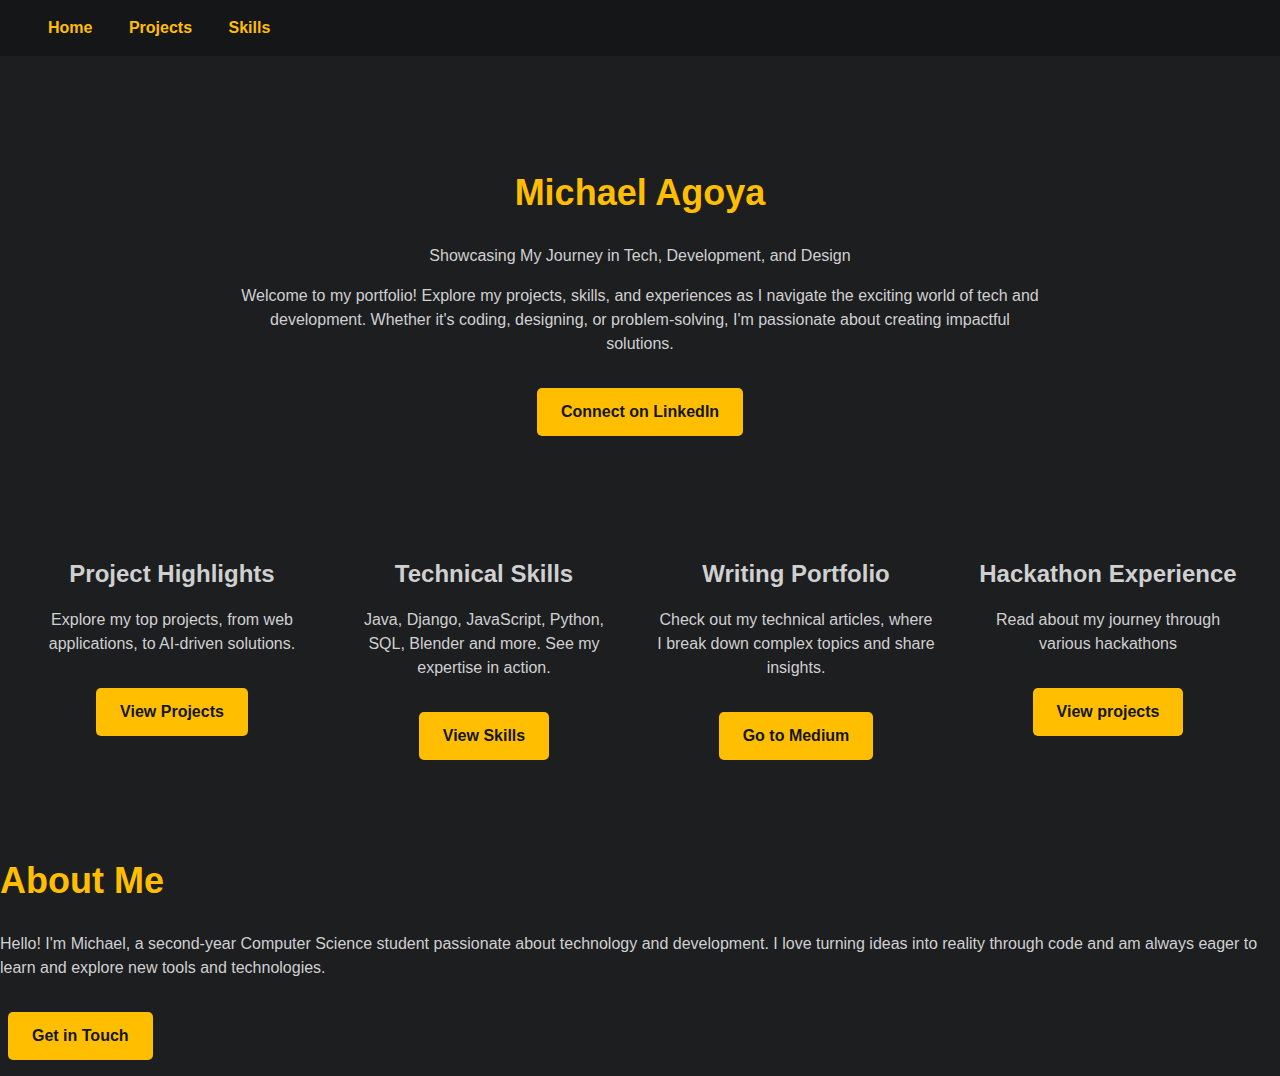
==== index.html @ 84e668ad "deleted about me link" ====
<!DOCTYPE html>
<html lang="en">

<head>
	<meta charset="UTF-8">
	<meta name="viewport" content="width=device-width, initial-scale=1.0">
	<title>Michael Agoya</title>

	<!-- CSS -->
	<link rel="stylesheet" href="styles/main.css">
</head>

<body>
	<!-- Navbar -->
	<nav class="navbar">
		<div>
			<a href="index.html">Home</a>
			<a href="projects.html">Projects</a>
			<a href="skills.html">Skills</a>

		</div>
	</nav>

	<!-- Home Section -->
	<section id="feature">
		<div id="content">
			<header>
				<h2>Michael Agoya</h2>
				<p class="large">Showcasing My Journey in Tech, Development, and Design</p>
				<p>Welcome to my portfolio! Explore my projects, skills, and experiences as I navigate the exciting world of tech and development. Whether it's coding, designing, or problem-solving, I'm passionate about creating impactful solutions.</p>
			</header>
			<a href="https://linkedin.com/in/mikeagoya" class="cta">Connect on LinkedIn</a>
		</div>

		<div id="grid">
			<div>
				<h3>Project Highlights</h3>
				<p>Explore my top projects, from web applications, to AI-driven solutions.</p>
				<a href="projects.html" class="page-btn">View Projects</a>
			</div>
			<div>
				<h3>Technical Skills</h3>
				<p>Java, Django, JavaScript, Python, SQL, Blender and more. See my expertise in action.</p>
				<a href="skills.html" class="page-btn">View Skills</a>
			</div>
			<div>
				<h3>Writing Portfolio</h3>
				<p>Check out my technical articles, where I break down complex topics and share insights.</p>
				<a href="https://medium.com/@agoyamike" class="page-btn">Go to Medium</a>
			</div>
			<div>
				<h3>Hackathon Experience</h3>
				<p>Read about my journey through various hackathons</p>
				<a href="projects.html" class="page-btn">View projects</a>
			</div>
		</div>
	</section>

	<!-- About Me Section -->
	<section id="about">
		<header>
			<h2>About Me</h2>
			<p>Hello! I'm Michael, a second-year Computer Science student passionate about technology and development. I love turning ideas into reality through code and am always eager to learn and explore new tools and technologies.</p>
			<a href="mailto:agoyamike@gmail.com" class="cta">Get in Touch</a>
		</header>
	</section>
</body>

</html>
---- styles/main.css ----
:root {
  --primary-color: #FFBF00; /* Bright orange color */
  --hover-color: #E0AC00;   /* Hover color */
  --text-color: #D0D0D1;    /* Text color */
  --background-color: #1D1E20; /* Background color */
  --navbar-bg: #151618;     /* Navbar background */
  --button-text-color: #151618; /* Text color for buttons */
}

/* Global Styles */
body {
  color: var(--text-color);
  margin: 0;
  background-color: var(--background-color);
  font-family: 'Figtree', sans-serif;
  line-height: 1.5;
}

/* Navbar */
.navbar {
  background-color: var(--navbar-bg);
  padding: 1rem 2rem; 
  display: flex;
  justify-content: space-between;
  align-items: center;
}

.navbar a {
  color: var(--primary-color);
  text-decoration: none;
  margin: 0 1rem;
  font-weight: bold;
  font-size: 1rem;
  transition: color 0.3s ease; 
}

.navbar a:hover {
  color: var(--hover-color);
}

/* General Section Styles */
#feature {
  padding: 3rem 2rem;
  text-align: center;
}

#content {
  max-width: 800px;
  margin: 0 auto;
  padding: 2rem;
}

/* Grid Styles */
#grid {
  display: grid;
  grid-template-columns: repeat(auto-fit, minmax(250px, 1fr));
  gap: 2rem;
  margin-top: 3rem; 
}

/* Headings */
h2 {
  font-size: 2.25rem;
  color: var(--primary-color);
  margin-bottom: 1.5rem; 
}

h3 {
  font-size: 1.5rem; 
  color: var(--text-color);
  margin-bottom: 1rem;
}

/* Buttons */
.page-btn,
.cta {
  background-color: var(--primary-color);
  color: var(--button-text-color);
  font-size: 1rem;
  padding: 0.75rem 1.5rem;
  border-radius: 5px;
  text-decoration: none;
  font-weight: bold;
  display: inline-block;
  transition: background-color 0.3s ease;
  margin: 1rem 0.5rem;
}

.page-btn:hover,
.cta:hover {
  background-color: var(--hover-color);
}

/* Project Section */
.project-card {
  background-color: var(--navbar-bg);
  padding: 1.5rem;
  border-radius: 8px;
  text-align: center;
  box-shadow: 0 0 15px rgba(0, 0, 0, 0.2);
  transition: transform 0.2s ease, box-shadow 0.3s ease;
}

.project-card:hover {
  transform: translateY(-5px); 
  box-shadow: 0 0 25px rgba(0, 0, 0, 0.3); 
}

/* Buttons in Projects */
.project-buttons {
  display: flex;
  justify-content: center;
  gap: 1rem;
  margin-top: 1rem;
}


/* Grid Styles for Skills Section */
#skills-grid {
  display: grid;
  grid-template-columns: repeat(auto-fit, minmax(250px, 1fr)); /* Dynamic columns */
  gap: 2rem;
  padding: 2rem 1rem; /* Add some padding around the grid */
}
#projects-grid {
  display: grid;
  grid-template-columns: repeat(auto-fit, minmax(250px, 1fr)); /* Dynamic columns */
  gap: 2rem;
  padding: 2rem 1rem; /* Add some padding around the grid */
}

/* Skills Card Style */
.skills-card {
  background-color: var(--navbar-bg);
  padding: 1.5rem;
  border-radius: 8px;
  box-shadow: 0 0 15px rgba(0, 0, 0, 0.2);
  transition: transform 0.2s ease, box-shadow 0.3s ease;
  text-align: left;
}

.skills-card:hover {
  transform: translateY(-5px);
  box-shadow: 0 0 25px rgba(0, 0, 0, 0.3);
}

.skills-card h3 {
  font-size: 1.4rem;
  margin-bottom: 1rem;
  color: var(--primary-color);
}

.skills-card ul {
  list-style-type: none;
  padding: 0;
  margin: 0;
}

.skills-card li {
  margin-bottom: 0.5rem;
  color: var(--text-color);
  font-size: 1rem;
}


.resume-section {
  display: flex;
  justify-content: center; /* Centers the button horizontally */
  align-items: center;     /* Centers the button vertically (optional) */
          /* Make the container take up the full height of the viewport (optional) */
}
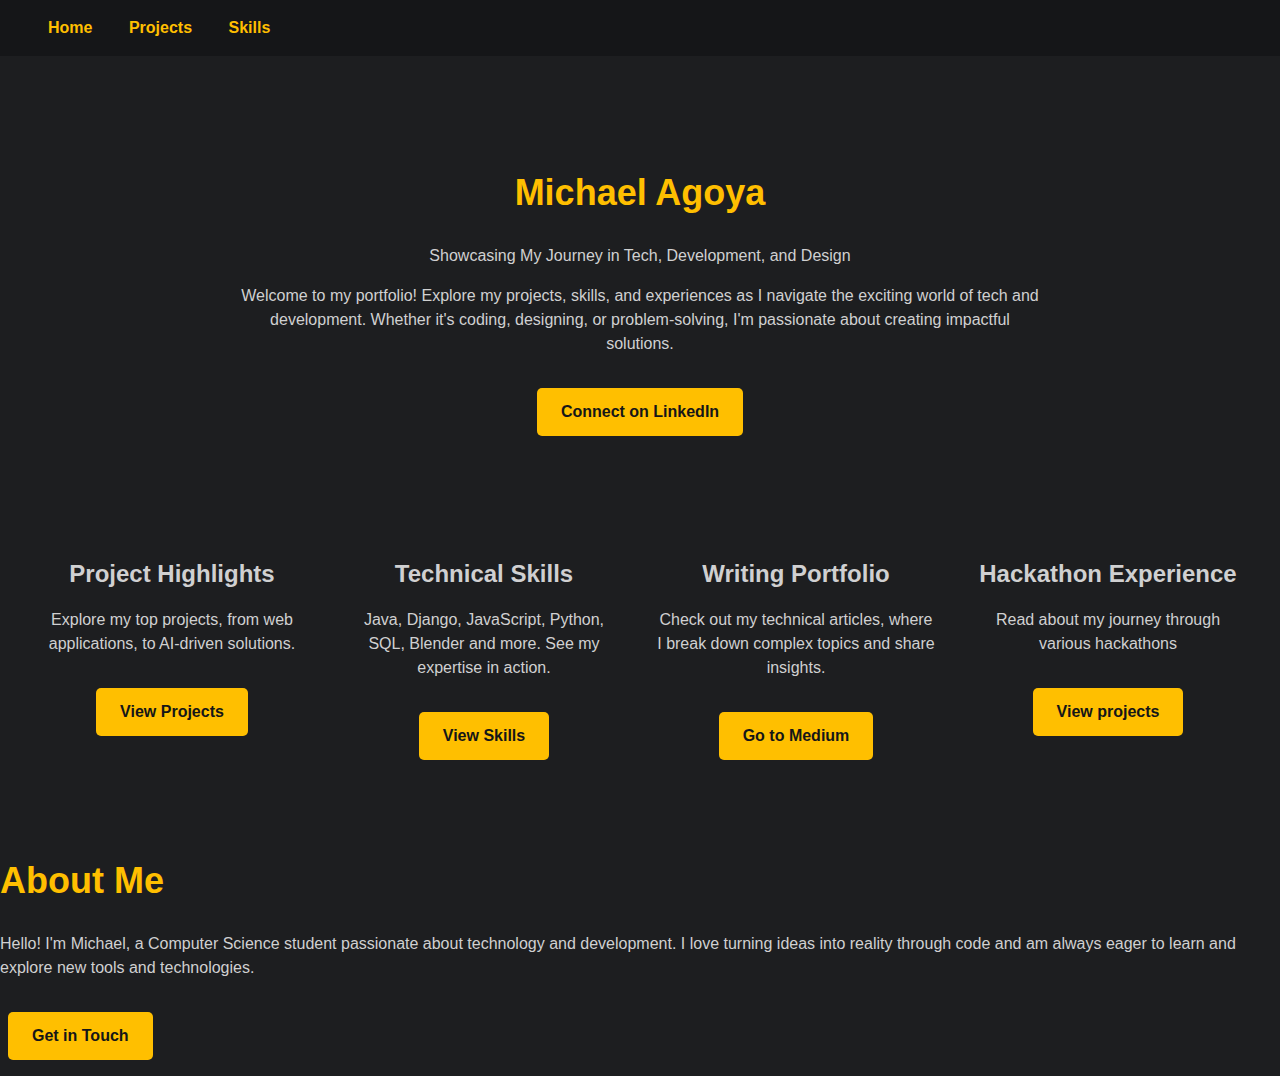
==== commit 45024c7d: "Edited stuff around" ====
--- a/index.html
+++ b/index.html
@@ -17,7 +17,6 @@
 			<a href="index.html">Home</a>
 			<a href="projects.html">Projects</a>
 			<a href="skills.html">Skills</a>
-
 		</div>
 	</nav>
 
@@ -60,7 +59,7 @@
 	<section id="about">
 		<header>
 			<h2>About Me</h2>
-			<p>Hello! I'm Michael, a second-year Computer Science student passionate about technology and development. I love turning ideas into reality through code and am always eager to learn and explore new tools and technologies.</p>
+			<p>Hello! I'm Michael, a Computer Science student passionate about technology and development. I love turning ideas into reality through code and am always eager to learn and explore new tools and technologies.</p>
 			<a href="mailto:agoyamike@gmail.com" class="cta">Get in Touch</a>
 		</header>
 	</section>
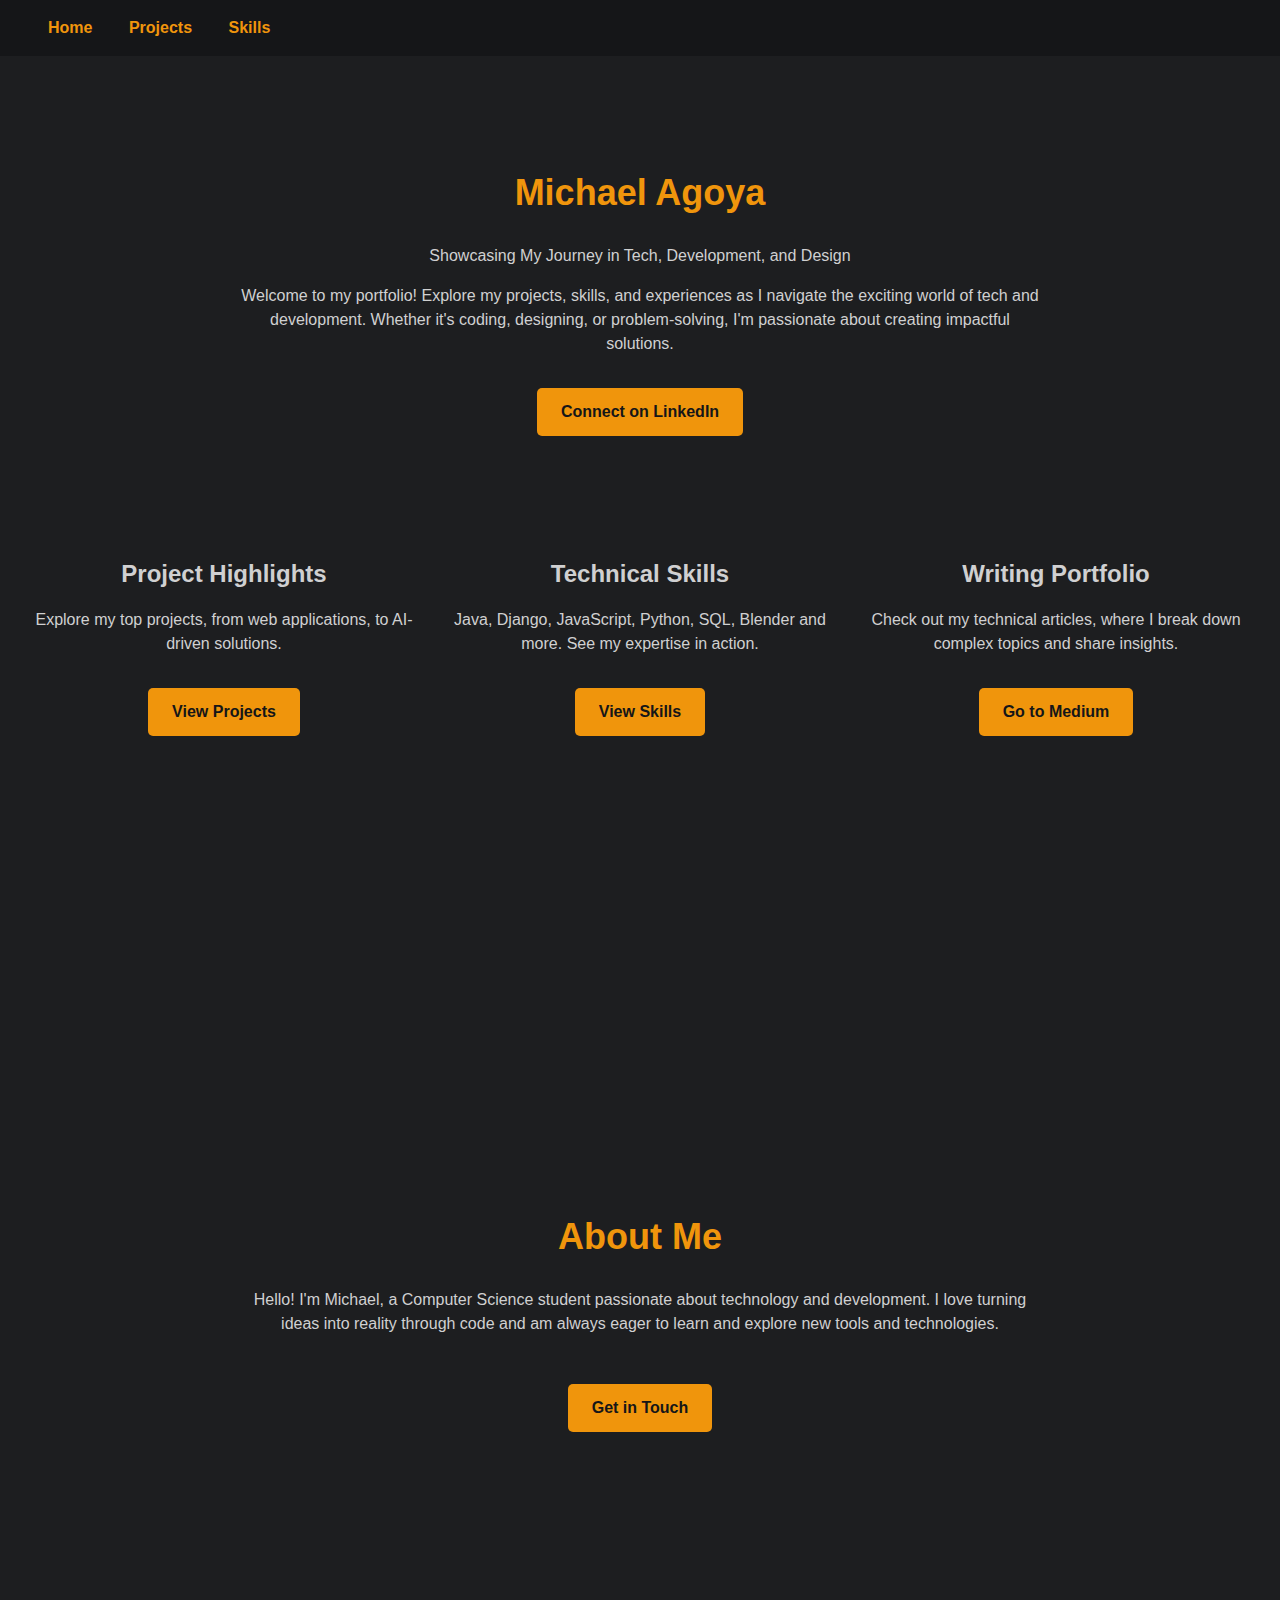
==== commit 1a35c4f5: "took out hackathon experience, edited curve" ====
--- a/index.html
+++ b/index.html
@@ -47,11 +47,7 @@
 				<p>Check out my technical articles, where I break down complex topics and share insights.</p>
 				<a href="https://medium.com/@agoyamike" class="page-btn">Go to Medium</a>
 			</div>
-			<div>
-				<h3>Hackathon Experience</h3>
-				<p>Read about my journey through various hackathons</p>
-				<a href="projects.html" class="page-btn">View projects</a>
-			</div>
+			
 		</div>
 	</section>
 
--- a/styles/main.css
+++ b/styles/main.css
@@ -1,10 +1,16 @@
 :root {
-  --primary-color: #FFBF00; /* Bright orange color */
-  --hover-color: #E0AC00;   /* Hover color */
-  --text-color: #D0D0D1;    /* Text color */
-  --background-color: #1D1E20; /* Background color */
-  --navbar-bg: #151618;     /* Navbar background */
-  --button-text-color: #151618; /* Text color for buttons */
+  --primary-color: rgb(240, 149, 12);
+  /* Bright orange color */
+  --hover-color: #E0AC00;
+  /* Hover color */
+  --text-color: #D0D0D1;
+  /* Text color */
+  --background-color: #1D1E20;
+  /* Background color */
+  --navbar-bg: #151618;
+  /* Navbar background */
+  --button-text-color: #151618;
+  /* Text color for buttons */
 }
 
 /* Global Styles */
@@ -19,7 +25,7 @@
 /* Navbar */
 .navbar {
   background-color: var(--navbar-bg);
-  padding: 1rem 2rem; 
+  padding: 1rem 2rem;
   display: flex;
   justify-content: space-between;
   align-items: center;
@@ -31,7 +37,7 @@
   margin: 0 1rem;
   font-weight: bold;
   font-size: 1rem;
-  transition: color 0.3s ease; 
+  transition: color 0.3s ease;
 }
 
 .navbar a:hover {
@@ -55,18 +61,18 @@
   display: grid;
   grid-template-columns: repeat(auto-fit, minmax(250px, 1fr));
   gap: 2rem;
-  margin-top: 3rem; 
+  margin-top: 3rem;
 }
 
 /* Headings */
 h2 {
   font-size: 2.25rem;
   color: var(--primary-color);
-  margin-bottom: 1.5rem; 
+  margin-bottom: 1.5rem;
 }
 
 h3 {
-  font-size: 1.5rem; 
+  font-size: 1.5rem;
   color: var(--text-color);
   margin-bottom: 1rem;
 }
@@ -102,8 +108,8 @@
 }
 
 .project-card:hover {
-  transform: translateY(-5px); 
-  box-shadow: 0 0 25px rgba(0, 0, 0, 0.3); 
+  transform: translateY(-5px);
+  box-shadow: 0 0 25px rgba(0, 0, 0, 0.3);
 }
 
 /* Buttons in Projects */
@@ -118,15 +124,20 @@
 /* Grid Styles for Skills Section */
 #skills-grid {
   display: grid;
-  grid-template-columns: repeat(auto-fit, minmax(250px, 1fr)); /* Dynamic columns */
+  grid-template-columns: repeat(auto-fit, minmax(250px, 1fr));
+  /* Dynamic columns */
   gap: 2rem;
-  padding: 2rem 1rem; /* Add some padding around the grid */
-}
+  padding: 2rem 1rem;
+  /* Add some padding around the grid */
+}
+
 #projects-grid {
   display: grid;
-  grid-template-columns: repeat(auto-fit, minmax(250px, 1fr)); /* Dynamic columns */
+  grid-template-columns: repeat(auto-fit, minmax(250px, 1fr));
+  /* Dynamic columns */
   gap: 2rem;
-  padding: 2rem 1rem; /* Add some padding around the grid */
+  padding: 2rem 1rem;
+  /* Add some padding around the grid */
 }
 
 /* Skills Card Style */
@@ -165,7 +176,32 @@
 
 .resume-section {
   display: flex;
-  justify-content: center; /* Centers the button horizontally */
-  align-items: center;     /* Centers the button vertically (optional) */
-          /* Make the container take up the full height of the viewport (optional) */
-}
+  justify-content: center;
+  /* Centers the button horizontally */
+  align-items: center;
+  /* Centers the button vertically (optional) */
+  /* Make the container take up the full height of the viewport (optional) */
+}
+
+/* About Me Section */
+#about {
+  display: flex;
+  flex-direction: column;
+  justify-content: center;
+  /* Centers content vertically */
+  align-items: center;
+  /* Centers content horizontally */
+  padding: 4rem 2rem;
+  /* Add padding as needed */
+  min-height: 100vh;
+  /* Optional: makes the section take the full viewport height */
+  text-align: center;
+}
+
+#about header {
+  max-width: 800px;
+}
+
+#about .cta {
+  margin-top: 2rem;
+}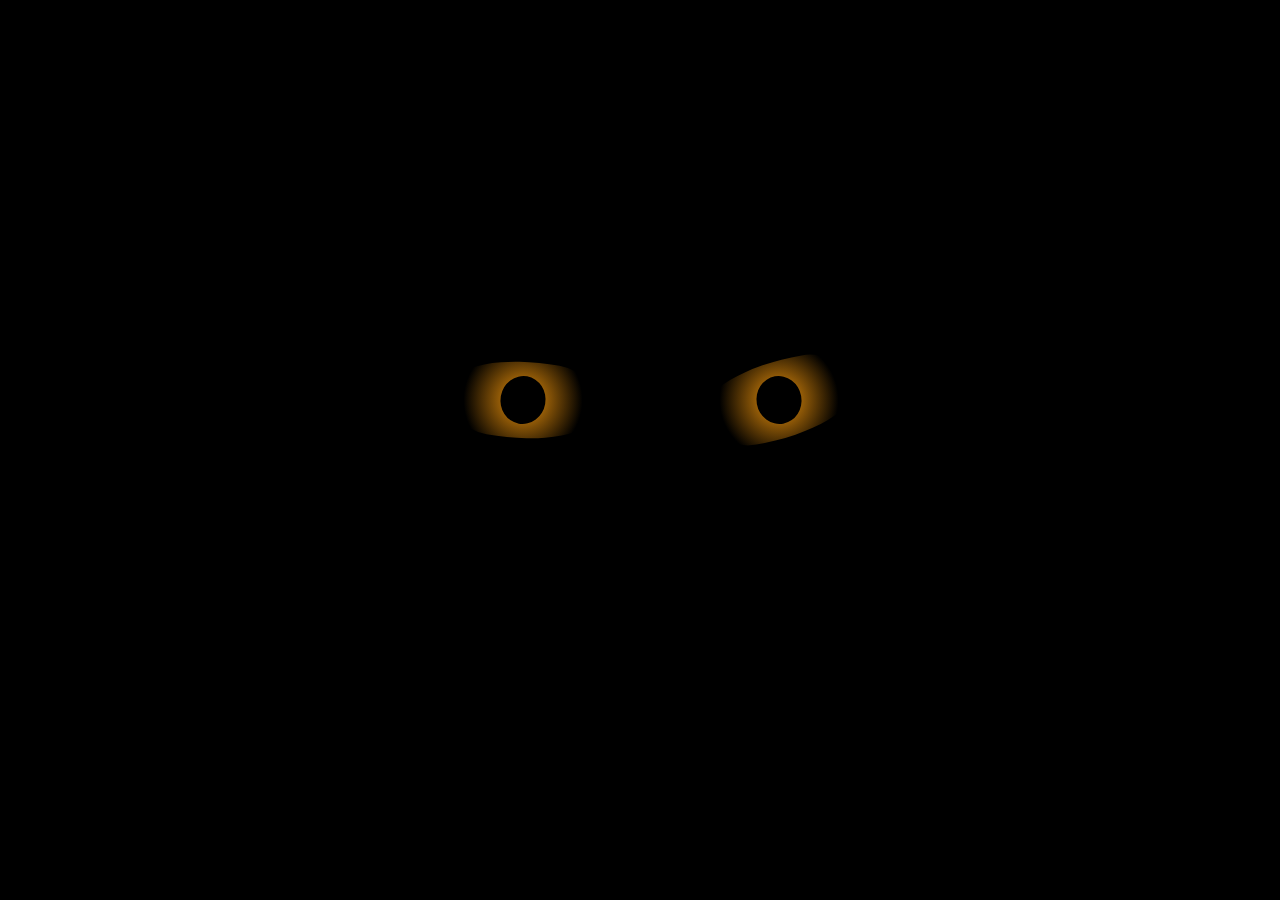
==== commit d44be1e7: "add cat eyes" ====
--- a/index.html
+++ b/index.html
@@ -1,64 +1,106 @@
 <!DOCTYPE html>
 <html lang="en">
+<head>
+  <meta charset="UTF-8">
+  <meta name="viewport" content="width=device-width, initial-scale=1.0">
+  <title>Predator Eyes Animation</title>
+  <style>
+    body {
+      margin: 0;
+      overflow: hidden;
+      background-color: black;
+    }
 
-<head>
-	<meta charset="UTF-8">
-	<meta name="viewport" content="width=device-width, initial-scale=1.0">
-	<title>Michael Agoya</title>
+    .eye {
+      position: absolute;
+      width: 150px;
+      height: 80px;
+      background: radial-gradient(circle at center, rgb(240, 149, 12), black 70%);
+      border-radius: 70% 30% 70% 30% / 50% 50% 50% 50%; /* Sharp cat-eye shape */
+      animation: eyeOpen 1s ease-out, eyeBlink 2s 1s ease-in;
+    }
 
-	<!-- CSS -->
-	<link rel="stylesheet" href="styles/main.css">
+    .eye::before {
+      content: '';
+      position: absolute;
+      top: 50%;
+      left: 50%;
+      width: 30%;
+      height: 60%;
+      background: black;
+      border-radius: 50%;
+      transform: translate(-50%, -50%);
+      z-index: 2;
+    }
+
+    .eye.left {
+      top: 40%;
+      left: 35%;
+      transform: rotate(10deg);
+    }
+
+    .eye.right {
+      top: 40%;
+      left: 55%;
+      transform: rotate(-10deg);
+    }
+
+    @keyframes eyeOpen {
+      0% {
+        transform: scaleY(0.1) scaleX(0.6);
+      }
+      50% {
+        transform: scaleY(1.2) scaleX(1);
+      }
+      100% {
+        transform: scale(1);
+      }
+    }
+
+    @keyframes eyeBlink {
+      0%, 90% {
+        transform: scale(1);
+      }
+      95% {
+        transform: scaleY(0.1);
+      }
+      100% {
+        transform: scale(1);
+      }
+    }
+
+    @keyframes dissolve {
+      0% {
+        opacity: 1;
+      }
+      100% {
+        opacity: 0;
+      }
+    }
+
+    #overlay {
+      position: fixed;
+      top: 0;
+      left: 0;
+      width: 100%;
+      height: 100%;
+      display: flex;
+      justify-content: center;
+      align-items: center;
+      animation: dissolve 2s 3s forwards;
+    }
+  </style>
 </head>
+<body>
+  <div id="overlay">
+    <div class="eye left"></div>
+    <div class="eye right"></div>
+  </div>
 
-<body>
-	<!-- Navbar -->
-	<nav class="navbar">
-		<div>
-			<a href="index.html">Home</a>
-			<a href="projects.html">Projects</a>
-			<a href="skills.html">Skills</a>
-		</div>
-	</nav>
-
-	<!-- Home Section -->
-	<section id="feature">
-		<div id="content">
-			<header>
-				<h2>Michael Agoya</h2>
-				<p class="large">Showcasing My Journey in Tech, Development, and Design</p>
-				<p>Welcome to my portfolio! Explore my projects, skills, and experiences as I navigate the exciting world of tech and development. Whether it's coding, designing, or problem-solving, I'm passionate about creating impactful solutions.</p>
-			</header>
-			<a href="https://linkedin.com/in/mikeagoya" class="cta">Connect on LinkedIn</a>
-		</div>
-
-		<div id="grid">
-			<div>
-				<h3>Project Highlights</h3>
-				<p>Explore my top projects, from web applications, to AI-driven solutions.</p>
-				<a href="projects.html" class="page-btn">View Projects</a>
-			</div>
-			<div>
-				<h3>Technical Skills</h3>
-				<p>Java, Django, JavaScript, Python, SQL, Blender and more. See my expertise in action.</p>
-				<a href="skills.html" class="page-btn">View Skills</a>
-			</div>
-			<div>
-				<h3>Writing Portfolio</h3>
-				<p>Check out my technical articles, where I break down complex topics and share insights.</p>
-				<a href="https://medium.com/@agoyamike" class="page-btn">Go to Medium</a>
-			</div>
-			
-		</div>
-	</section>
-
-	<!-- About Me Section -->
-	<section id="about">
-		<header>
-			<h2>About Me</h2>
-			<p>Hello! I'm Michael, a Computer Science student passionate about technology and development. I love turning ideas into reality through code and am always eager to learn and explore new tools and technologies.</p>
-			<a href="mailto:agoyamike@gmail.com" class="cta">Get in Touch</a>
-		</header>
-	</section>
+  <script>
+    setTimeout(() => {
+      window.location.href = 'index.html';
+    }, 5000); // Redirect after animation
+  </script>
 </body>
-
 </html>
